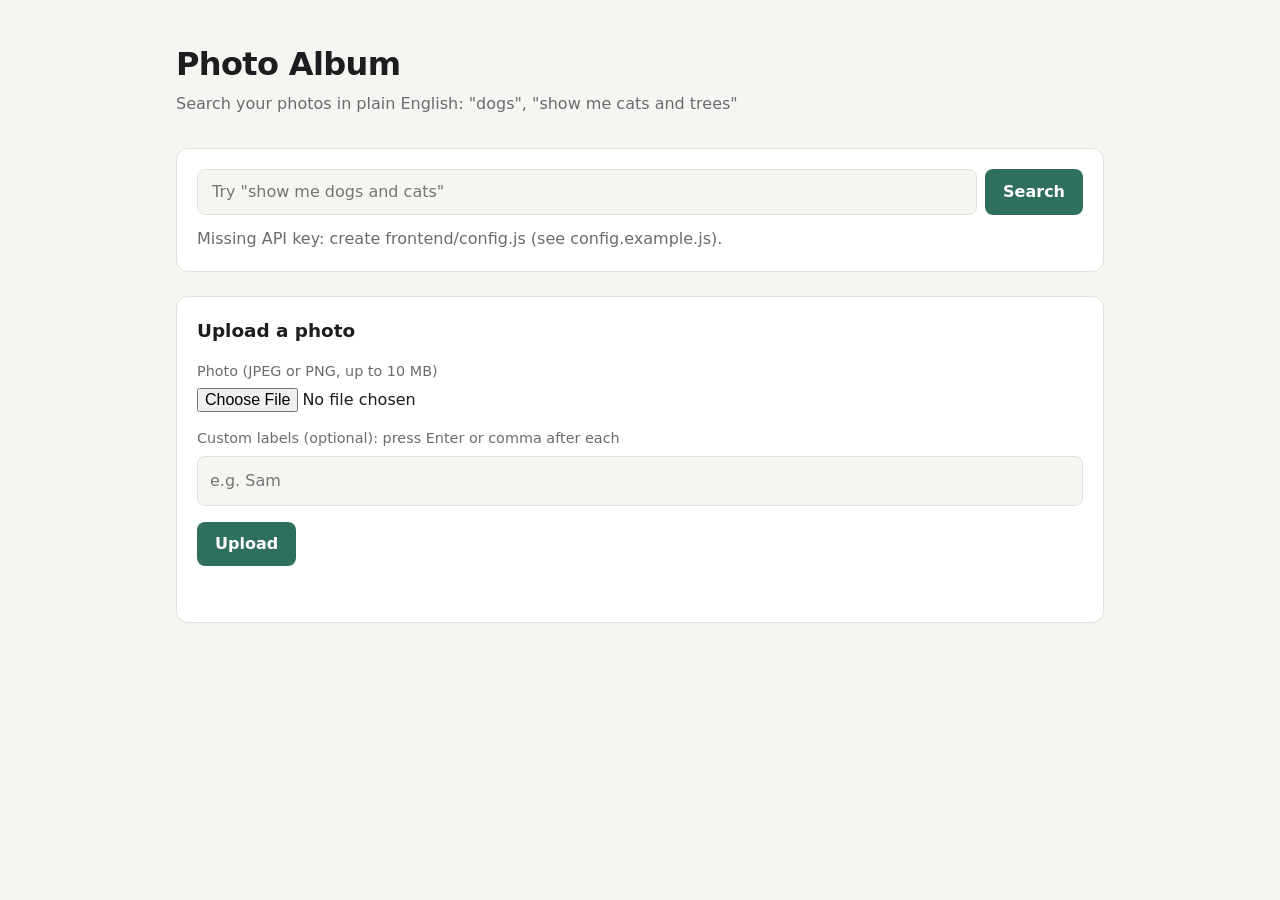
==== frontend/index.html @ a1077cd5 "Part 5: frontend (search, upload with custom labels) on S3 website hosting" ====
<!doctype html>
<html lang="en">
<head>
  <meta charset="utf-8">
  <meta name="viewport" content="width=device-width, initial-scale=1">
  <title>Photo Album Search</title>
  <link rel="stylesheet" href="styles.css">
</head>
<body>
  <header class="site-header">
    <h1>Photo Album</h1>
    <p class="tagline">Search your photos in plain English: "dogs", "show me cats and trees"</p>
  </header>

  <main>
    <!-- Search -->
    <section class="card">
      <form id="search-form" class="search-row" autocomplete="off">
        <input id="search-input" type="search" placeholder="Try &quot;show me dogs and cats&quot;" aria-label="Search photos" required>
        <button type="submit">Search</button>
      </form>
      <p id="search-status" class="status" role="status"></p>
    </section>

    <section id="results" class="grid" aria-live="polite"></section>

    <!-- Upload -->
    <section class="card">
      <h2>Upload a photo</h2>
      <form id="upload-form">
        <label class="field">
          <span>Photo (JPEG or PNG, up to 10 MB)</span>
          <input id="upload-file" type="file" accept="image/jpeg,image/png" required>
        </label>
        <label class="field">
          <span>Custom labels (optional): press Enter or comma after each</span>
          <div id="tag-box" class="tag-box">
            <input id="tag-input" type="text" placeholder="e.g. Sam" aria-label="Add a custom label">
          </div>
        </label>
        <button type="submit" id="upload-button">Upload</button>
      </form>
      <p id="upload-status" class="status" role="status"></p>
    </section>
  </main>

  <!-- API Gateway generated SDK (SDK1): load order from frontend/sdk/README.md -->
  <script src="sdk/lib/axios/dist/axios.standalone.js"></script>
  <script src="sdk/lib/CryptoJS/rollups/crypto-js.js"></script>
  <script src="sdk/lib/CryptoJS/rollups/sha256.js"></script>
  <script src="sdk/lib/CryptoJS/components/hmac.js"></script>
  <script src="sdk/lib/CryptoJS/components/enc-base64.js"></script>
  <script src="sdk/lib/url-template/url-template.js"></script>
  <script src="sdk/lib/apiGatewayCore/sigV4Client.js"></script>
  <script src="sdk/lib/apiGatewayCore/apiGatewayClient.js"></script>
  <script src="sdk/lib/apiGatewayCore/simpleHttpClient.js"></script>
  <script src="sdk/lib/apiGatewayCore/utils.js"></script>
  <script src="sdk/apigClient.js"></script>

  <script src="config.js"></script>
  <script src="app.js"></script>
</body>
</html>
---- frontend/styles.css ----
:root {
  --bg: #f6f5f2;
  --surface: #ffffff;
  --text: #1d1d1f;
  --muted: #6b6b70;
  --border: #e2e0db;
  --accent: #2f6f5e;
  --accent-text: #ffffff;
  --chip: #eef3f1;
  --chip-text: #24584a;
  --error: #b3261e;
  --radius: 12px;
}

@media (prefers-color-scheme: dark) {
  :root {
    --bg: #141416;
    --surface: #1e1e21;
    --text: #ededee;
    --muted: #a0a0a6;
    --border: #333338;
    --accent: #5fb39b;
    --accent-text: #0f1f1a;
    --chip: #23302c;
    --chip-text: #a9dccd;
    --error: #ff8a80;
  }
}

* { box-sizing: border-box; }

body {
  margin: 0;
  background: var(--bg);
  color: var(--text);
  font: 16px/1.5 system-ui, -apple-system, "Segoe UI", Roboto, sans-serif;
}

.site-header, main {
  max-width: 960px;
  margin: 0 auto;
  padding: 0 16px;
}

.site-header { padding-top: 40px; padding-bottom: 8px; }
h1 { margin: 0; font-size: 2rem; letter-spacing: -0.02em; }
h2 { margin: 0 0 16px; font-size: 1.15rem; }
.tagline { margin: 4px 0 0; color: var(--muted); }

.card {
  background: var(--surface);
  border: 1px solid var(--border);
  border-radius: var(--radius);
  padding: 20px;
  margin: 24px 0;
}

.search-row { display: flex; gap: 8px; }

input[type="search"], input[type="text"], input[type="file"] {
  font: inherit;
  color: inherit;
}

input[type="search"] {
  flex: 1;
  min-width: 0;
  padding: 10px 14px;
  border: 1px solid var(--border);
  border-radius: 8px;
  background: var(--bg);
}

button {
  font: inherit;
  font-weight: 600;
  padding: 10px 18px;
  border: 0;
  border-radius: 8px;
  background: var(--accent);
  color: var(--accent-text);
  cursor: pointer;
}
button:disabled { opacity: 0.6; cursor: wait; }

.field { display: block; margin-bottom: 16px; }
.field > span { display: block; margin-bottom: 6px; color: var(--muted); font-size: 0.9rem; }

.tag-box {
  display: flex;
  flex-wrap: wrap;
  gap: 6px;
  padding: 8px;
  border: 1px solid var(--border);
  border-radius: 8px;
  background: var(--bg);
  cursor: text;
}
.tag-box input {
  flex: 1;
  min-width: 120px;
  border: 0;
  outline: 0;
  background: transparent;
  padding: 4px;
}

.chip {
  display: inline-flex;
  align-items: center;
  gap: 4px;
  padding: 2px 10px;
  border-radius: 999px;
  background: var(--chip);
  color: var(--chip-text);
  font-size: 0.85rem;
}
.chip.removable button {
  padding: 0 2px;
  background: none;
  color: inherit;
  font-weight: 400;
  line-height: 1;
}

.status { margin: 12px 0 0; color: var(--muted); min-height: 1.5em; }
.status.error { color: var(--error); }

.grid {
  display: grid;
  grid-template-columns: repeat(auto-fill, minmax(220px, 1fr));
  gap: 16px;
}
.grid:empty { display: none; }

.photo {
  margin: 0;
  background: var(--surface);
  border: 1px solid var(--border);
  border-radius: var(--radius);
  overflow: hidden;
}
.photo img {
  display: block;
  width: 100%;
  aspect-ratio: 4 / 3;
  object-fit: cover;
  background: var(--border);
}
.photo figcaption { display: flex; flex-wrap: wrap; gap: 6px; padding: 10px; }

@media (max-width: 480px) {
  .search-row { flex-direction: column; }
}
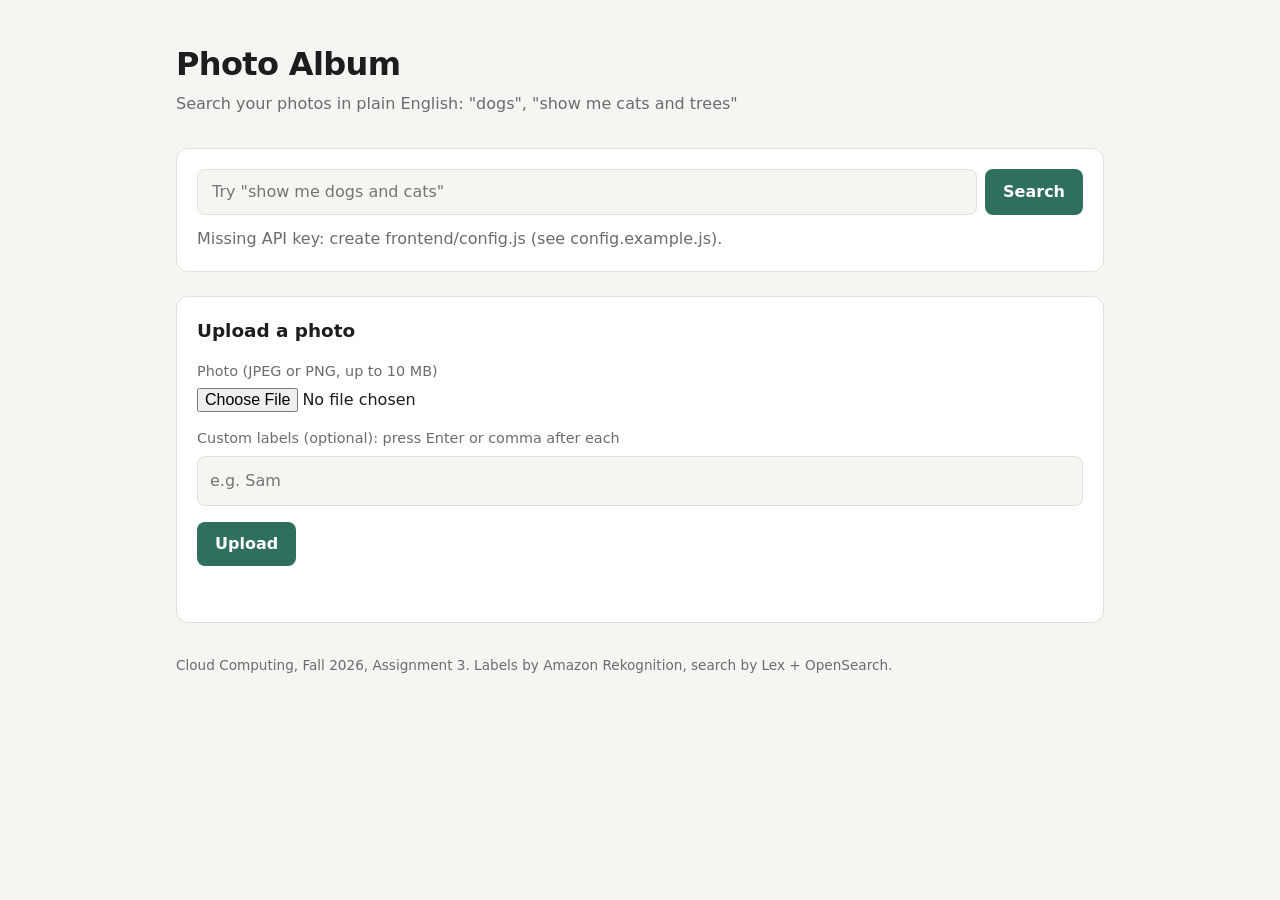
==== commit f094abb9: "frontend: add footer" ====
--- a/frontend/index.html
+++ b/frontend/index.html
@@ -44,6 +44,10 @@
     </section>
   </main>
 
+  <footer class="site-footer">
+    Cloud Computing, Fall 2026, Assignment 3. Labels by Amazon Rekognition, search by Lex + OpenSearch.
+  </footer>
+
   <!-- API Gateway generated SDK (SDK1): load order from frontend/sdk/README.md -->
   <script src="sdk/lib/axios/dist/axios.standalone.js"></script>
   <script src="sdk/lib/CryptoJS/rollups/crypto-js.js"></script>
--- a/frontend/styles.css
+++ b/frontend/styles.css
@@ -152,3 +152,11 @@
 @media (max-width: 480px) {
   .search-row { flex-direction: column; }
 }
+
+.site-footer {
+  max-width: 960px;
+  margin: 0 auto;
+  padding: 8px 16px 40px;
+  color: var(--muted);
+  font-size: 0.85rem;
+}
